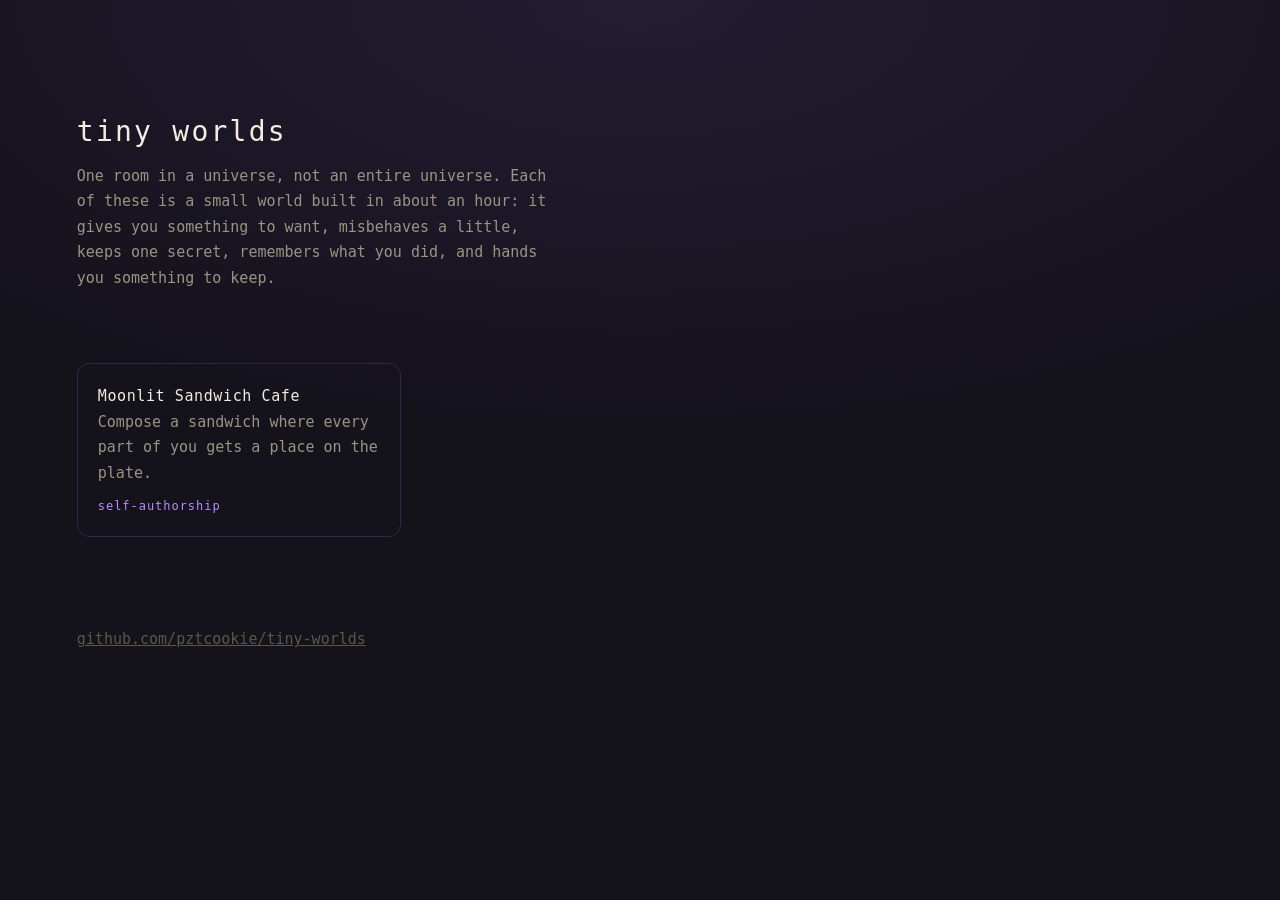
==== index.html @ 95b5b0b8 "Set up tiny worlds, a workshop for one-sitting browser games Each game here is built from a brief of" ====
<!DOCTYPE html>
<html lang="en">
  <head>
    <meta charset="utf-8" />
    <meta name="viewport" content="width=device-width, initial-scale=1" />
    <title>tiny worlds</title>
    <style>
      :root {
        --ink: #f3ece2;
        --dim: #9c9384;
        --night: #14121b;
        --glow: #ffd98a;
        --accent: #b98cff;
      }
      * {
        box-sizing: border-box;
      }
      body {
        margin: 0;
        min-height: 100svh;
        padding: 12vh 6vw;
        background:
          radial-gradient(120% 80% at 50% 0%, #241d33, transparent 60%), var(--night);
        color: var(--ink);
        font: 15px/1.7 ui-monospace, "SF Mono", Menlo, monospace;
      }
      header {
        max-width: 54ch;
        margin-bottom: 8vh;
      }
      h1 {
        margin: 0 0 8px;
        font-size: 28px;
        font-weight: 500;
        letter-spacing: 0.08em;
      }
      header p {
        margin: 0;
        color: var(--dim);
      }
      ul {
        display: grid;
        gap: 14px;
        grid-template-columns: repeat(auto-fill, minmax(280px, 1fr));
        max-width: 1000px;
        margin: 0;
        padding: 0;
        list-style: none;
      }
      a.game {
        display: block;
        padding: 20px;
        border: 1px solid #2e2840;
        border-radius: 12px;
        color: inherit;
        text-decoration: none;
        transition:
          border-color 0.3s ease,
          background 0.3s ease,
          translate 0.3s ease;
      }
      a.game:hover {
        border-color: var(--glow);
        background: #1b1726;
        translate: 0 -3px;
      }
      a.game b {
        display: block;
        font-weight: 500;
        letter-spacing: 0.04em;
      }
      a.game span {
        color: var(--dim);
      }
      a.game em {
        display: block;
        margin-top: 10px;
        color: var(--accent);
        font-style: normal;
        font-size: 12px;
        letter-spacing: 0.08em;
      }
      footer {
        margin-top: 10vh;
        color: #5d5648;
      }
      footer a {
        color: #5d5648;
      }
    </style>
  </head>
  <body>
    <header>
      <h1>tiny worlds</h1>
      <p>
        One room in a universe, not an entire universe. Each of these is a small world built in
        about an hour: it gives you something to want, misbehaves a little, keeps one secret,
        remembers what you did, and hands you something to keep.
      </p>
    </header>

    <!-- Add a game here when you finish one. -->
    <ul>
      <li>
        <a class="game" href="games/moonlit-sandwich-cafe/">
          <b>Moonlit Sandwich Cafe</b>
          <span>Compose a sandwich where every part of you gets a place on the plate.</span>
          <em>self-authorship</em>
        </a>
      </li>
    </ul>

    <footer>
      <a href="https://github.com/pztcookie/tiny-worlds">github.com/pztcookie/tiny-worlds</a>
    </footer>
  </body>
</html>
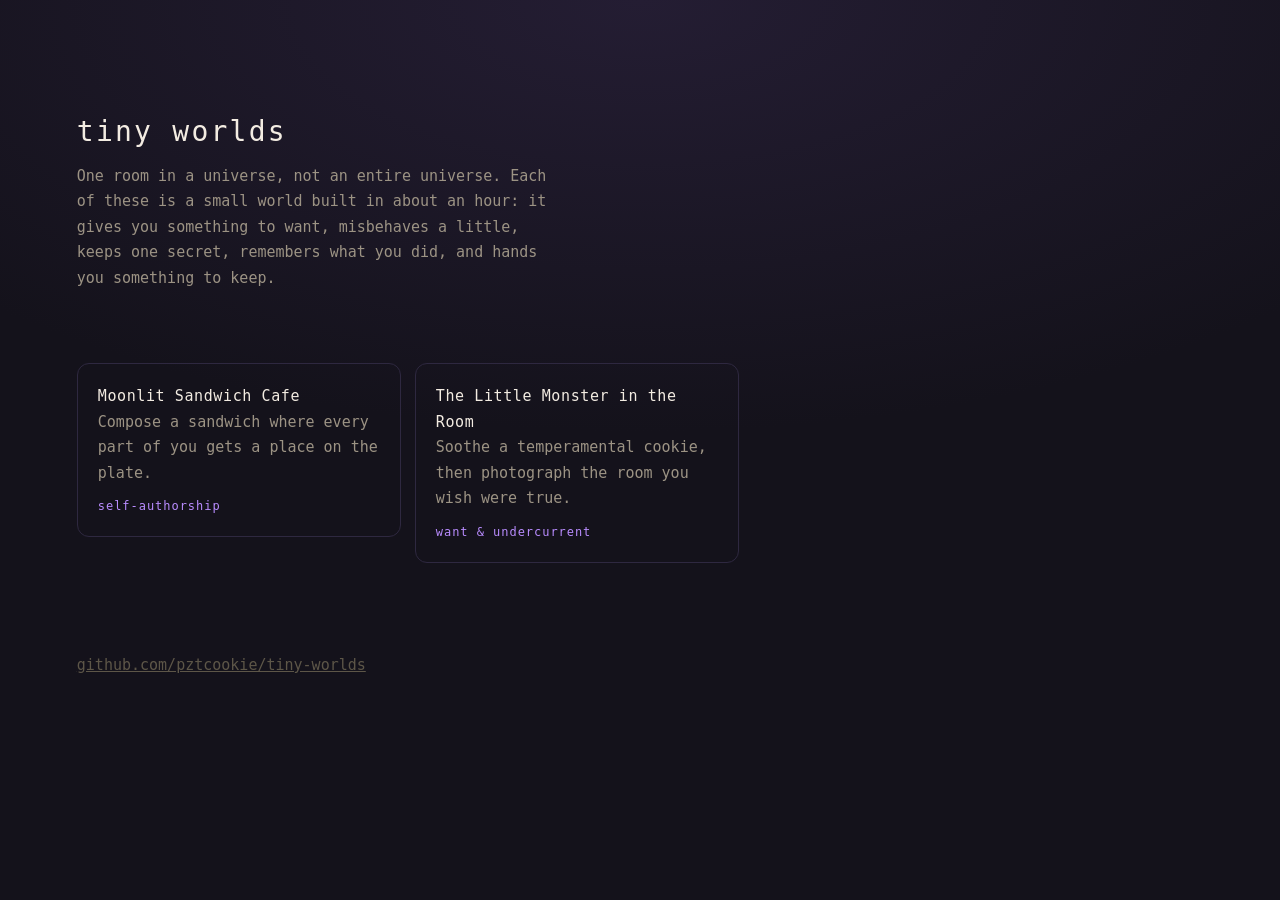
==== commit 05e4b712: "Add The Little Monster in the Room to the arcade. Copy the cozy temper-and-keepsake game into games/" ====
--- a/index.html
+++ b/index.html
@@ -108,6 +108,13 @@
           <em>self-authorship</em>
         </a>
       </li>
+      <li>
+        <a class="game" href="games/little-monster-room/">
+          <b>The Little Monster in the Room</b>
+          <span>Soothe a temperamental cookie, then photograph the room you wish were true.</span>
+          <em>want &amp; undercurrent</em>
+        </a>
+      </li>
     </ul>
 
     <footer>
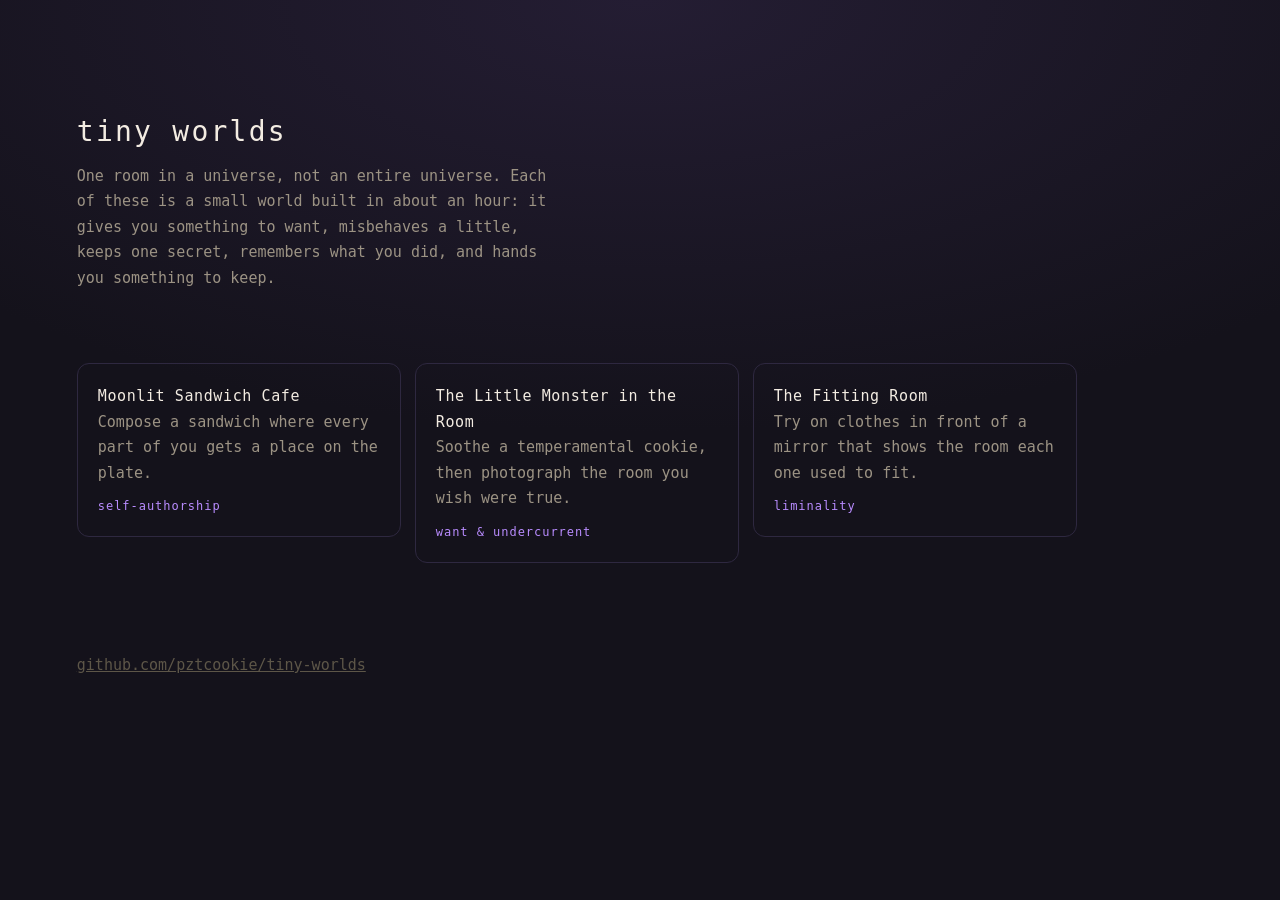
==== commit 72024d59: "Finish The Fitting Room: cues that survive repaints, README, arcade entry The product test found the" ====
--- a/index.html
+++ b/index.html
@@ -115,6 +115,13 @@
           <em>want &amp; undercurrent</em>
         </a>
       </li>
+      <li>
+        <a class="game" href="games/the-fitting-room/">
+          <b>The Fitting Room</b>
+          <span>Try on clothes in front of a mirror that shows the room each one used to fit.</span>
+          <em>liminality</em>
+        </a>
+      </li>
     </ul>
 
     <footer>
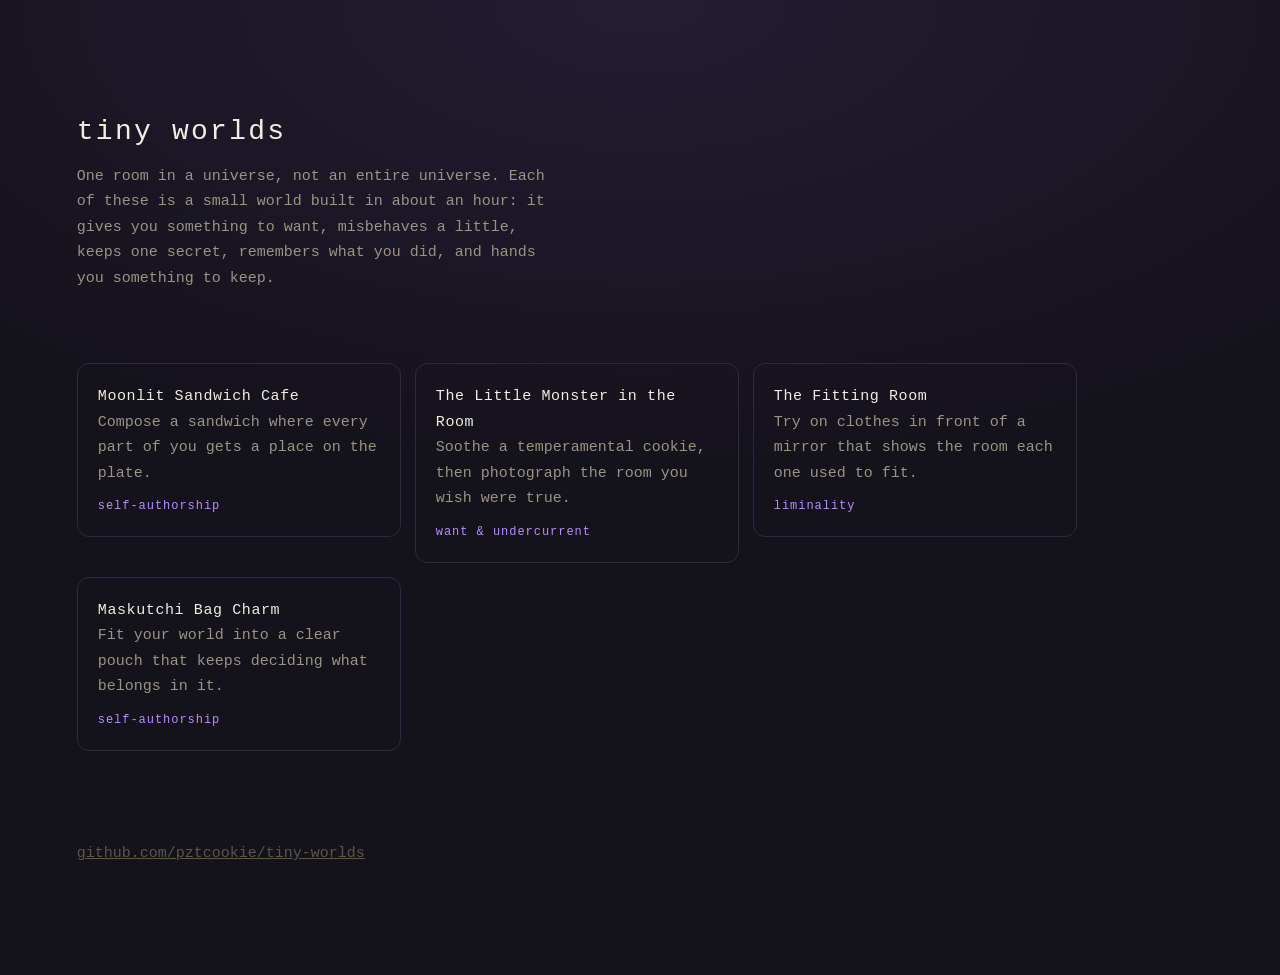
==== commit 3adb2f84: "Ship it: the arcade entry, the README and the last of the polish The tag was hanging over the pouch'" ====
--- a/index.html
+++ b/index.html
@@ -122,6 +122,13 @@
           <em>liminality</em>
         </a>
       </li>
+      <li>
+        <a class="game" href="games/maskutchi-bag-charm/">
+          <b>Maskutchi Bag Charm</b>
+          <span>Fit your world into a clear pouch that keeps deciding what belongs in it.</span>
+          <em>self-authorship</em>
+        </a>
+      </li>
     </ul>
 
     <footer>
